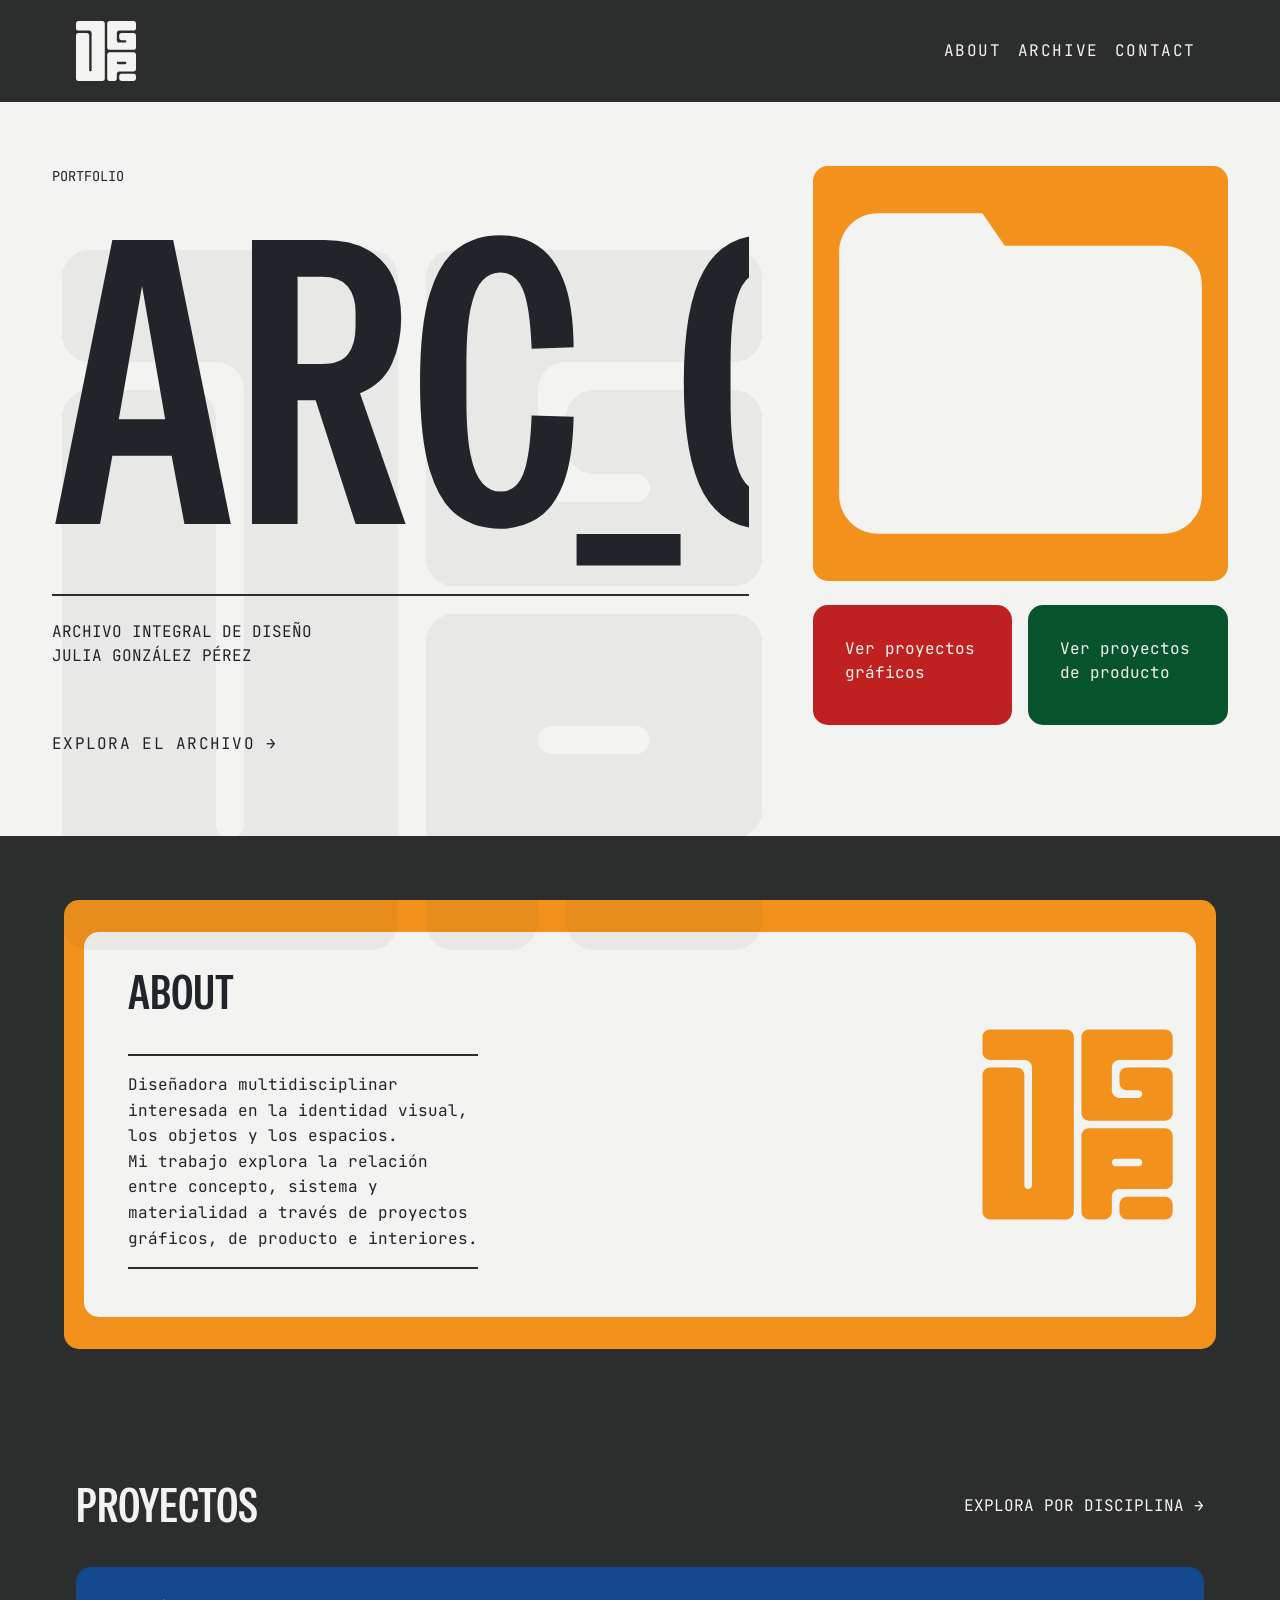
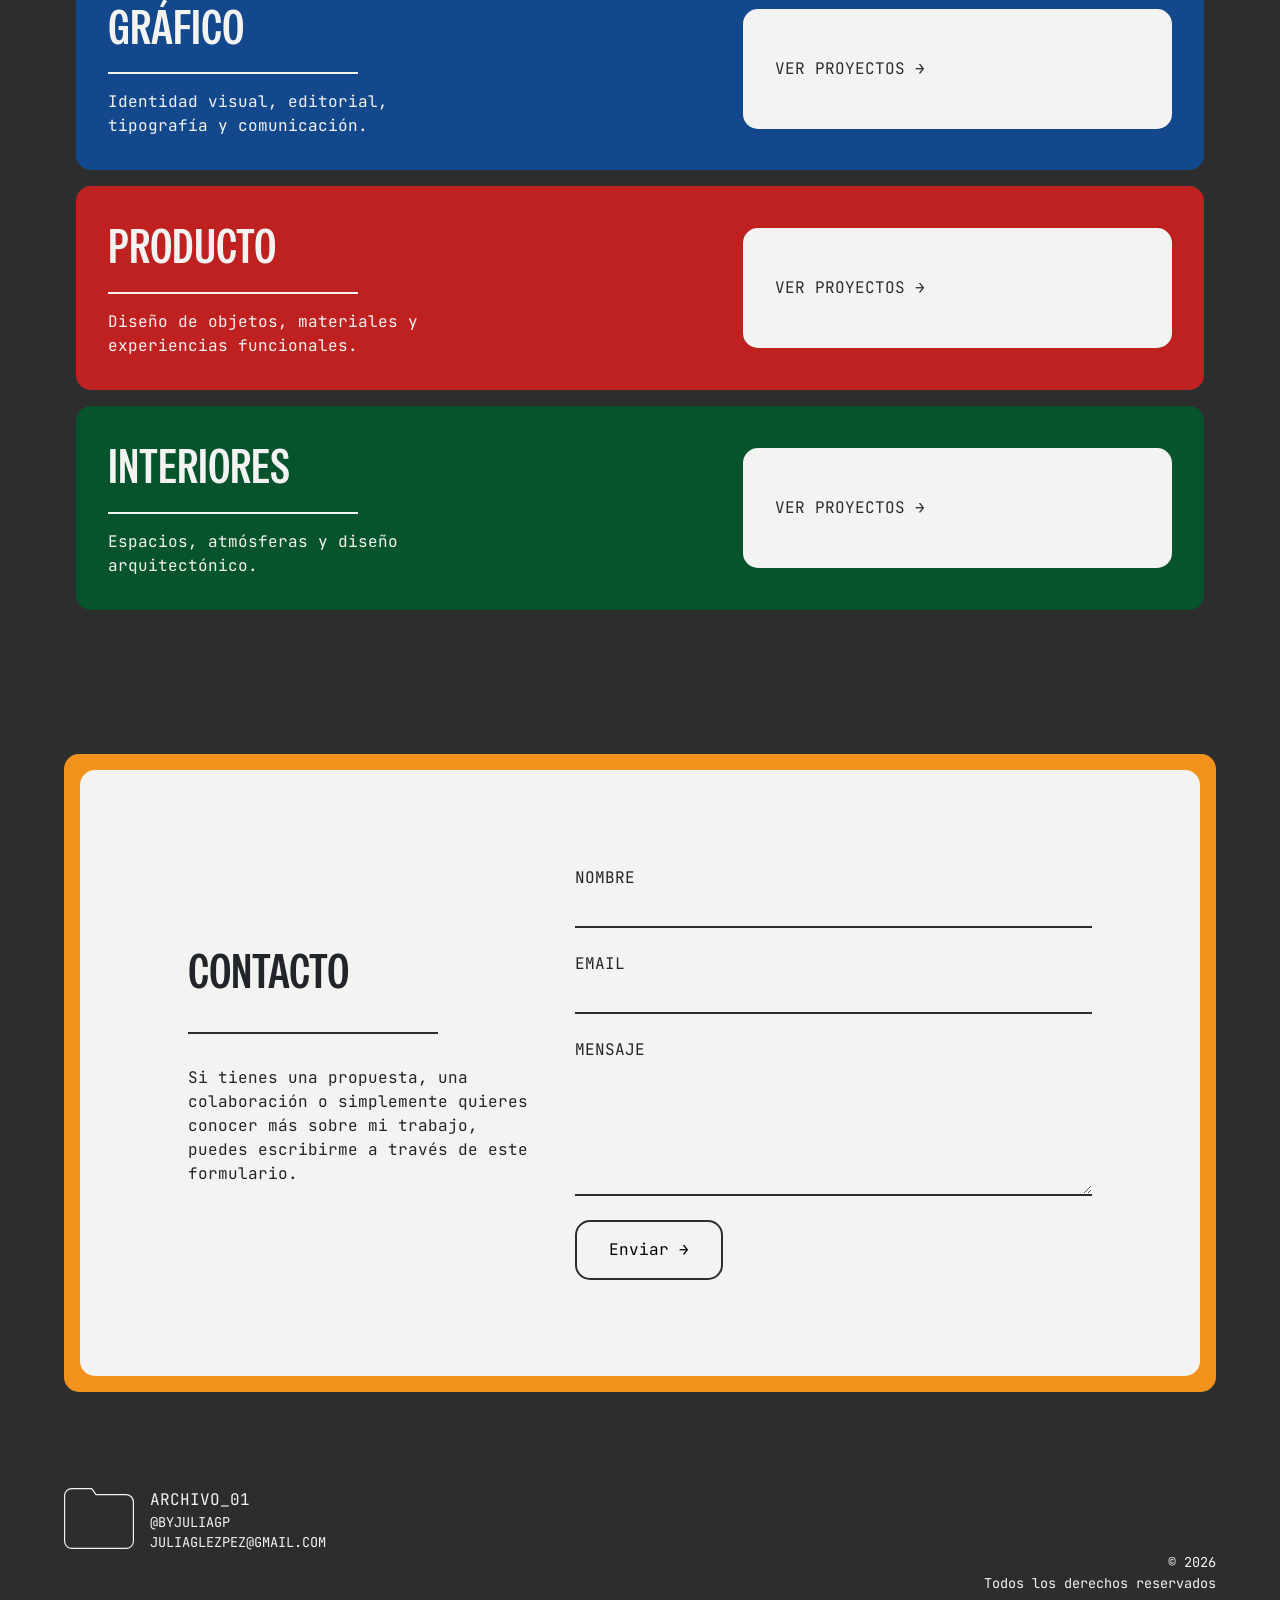
==== index.html @ cebc3e23 "Preparación de las páginas de categorías y desarrollo del hero de muestra Desarrollo de la estructur" ====
<!doctype html>
<html lang="en">
  <head>
    <meta charset="UTF-8" />
    <meta name="viewport" content="width=device-width, initial-scale=1.0" />
    <title>Arc | 01</title>
    <link
      href="https://cdn.jsdelivr.net/npm/bootstrap@5.3.8/dist/css/bootstrap.min.css"
      rel="stylesheet"
    />
    <link rel="preconnect" href="https://fonts.googleapis.com" />
    <link rel="preconnect" href="https://fonts.gstatic.com" crossorigin />
    <link
      href="https://fonts.googleapis.com/css2?family=JetBrains+Mono:ital,wght@0,100..800;1,100..800&family=Special+Gothic+Condensed+One&display=swap"
      rel="stylesheet"
    />
    <link rel="stylesheet" href="/css/style.css" />
    <script src="js/script.js" defer></script>
  </head>
  <body>
    <header>
      <nav class="navbar navbar-expand-lg navbar-dark portfolio__navbar">
        <div class="container-fluid">
          <a href="index.html" class="navbar-brand portfolio__navbar-logo">
            <img src="img/logos/monograma_blanco.svg" alt="Logo JGP" />
          </a>

          <button
            class="navbar-toggler"
            type="button"
            data-bs-toggle="collapse"
            data-bs-target="#portfolioMenu"
          >
            <span class="navbar-toggler-icon"></span>
          </button>

          <div class="collapse navbar-collapse" id="portfolioMenu">
            <ul class="navbar-nav ms-auto">
              <li class="nav-item">
                <a href="#about" class="nav-link"> About </a>
              </li>

              <li class="nav-item">
                <a href="#archive" class="nav-link"> Archive </a>
              </li>

              <li class="nav-item">
                <a href="#contact" class="nav-link"> Contact </a>
              </li>
            </ul>
          </div>
        </div>
      </nav>
    </header>
    <main>
      <section class="hero__home">
        <div class="row">
          <div class="hero__watermark">
            <img src="img/logos/monograma.svg" alt="" aria-hidden="true" />
          </div>
          <div class="col-12 col-lg-7 hero__info">
            <div class="hero__header">
              <div class="hero__main">
                <p class="hero__label">Portfolio</p>

                <h1 class="hero__title">ARC_01</h1>

                <div class="hero__description">
                  <p>
                    Archivo integral de diseño
                    <br />
                    Julia González Pérez
                  </p>
                </div>
                <p class="hero__explore">Explora el archivo →</p>
              </div>

              <div class="hero__metadata">
                <div>
                  <span>Categorías</span>

                  <p>Interior</p>
                  <p>Gráfico</p>
                  <p>Producto</p>
                </div>

                <div>
                  <span>Ubicación</span>

                  <p>Madrid, ES</p>
                </div>

                <div>
                  <span>Año</span>

                  <p>2026</p>
                </div>
              </div>
            </div>
          </div>

          <div class="col-12 col-lg-5 hero__visual">
            <div class="hero__folder">
              <img
                src="img/logos/SVG/folder_amarilla.svg"
                alt="Archivo de proyectos"
              />
            </div>

            <div class="hero__cta">
              <a href="grafico.html"> Ver proyectos gráficos </a>

              <a href="producto.html"> Ver proyectos de producto </a>
            </div>
          </div>
        </div>
      </section>
      <section class="about" id="about">
        <div class="about__card">
          <div class="row align-items-center">
            <div class="col-12 col-lg-5">
              <div class="about__content">
                <h2 class="about__title">ABOUT</h2>

                <p class="about__text">
                  Diseñadora multidisciplinar interesada en la identidad visual,
                  los objetos y los espacios. <br />Mi trabajo explora la
                  relación entre concepto, sistema y materialidad a través de
                  proyectos gráficos, de producto e interiores.
                </p>
              </div>
            </div>

            <div class="col-12 col-lg-7">
              <div class="about__logo">
                <img
                  src="img/logos/monograma_amarillo-02.svg"
                  alt="Monograma amarillo JGP"
                />
              </div>
            </div>
          </div>
        </div>
      </section>
      <section class="proyectos" id="archivo">
        <div class="container-fluid">
          <div class="proyectos__cabecera">
            <h2 class="proyectos__titulo">PROYECTOS</h2>

            <p class="proyectos__etiqueta">EXPLORA POR DISCIPLINA →</p>
          </div>

          <article class="proyectos__banner proyectos__banner--grafico">
            <div class="row align-items-center">
              <div class="col-12 col-lg-7">
                <div class="proyectos__contenido">
                  <h3 class="proyectos__nombre">GRÁFICO</h3>

                  <div class="proyectos__linea"></div>

                  <p class="proyectos__descripcion">
                    Identidad visual, editorial, tipografía y comunicación.
                  </p>
                </div>
              </div>

              <div class="col-12 col-lg-5">
                <a href="grafico.html" class="proyectos__cta">
                  VER PROYECTOS →
                </a>
              </div>
            </div>
          </article>

          <article class="proyectos__banner proyectos__banner--producto">
            <div class="row align-items-center">
              <div class="col-12 col-lg-7">
                <div class="proyectos__contenido">
                  <h3 class="proyectos__nombre">PRODUCTO</h3>

                  <div class="proyectos__linea"></div>

                  <p class="proyectos__descripcion">
                    Diseño de objetos, materiales y experiencias funcionales.
                  </p>
                </div>
              </div>

              <div class="col-12 col-lg-5">
                <a href="producto.html" class="proyectos__cta">
                  VER PROYECTOS →
                </a>
              </div>
            </div>
          </article>

          <article class="proyectos__banner proyectos__banner--interiores">
            <div class="row align-items-center">
              <div class="col-12 col-lg-7">
                <div class="proyectos__contenido">
                  <h3 class="proyectos__nombre">INTERIORES</h3>

                  <div class="proyectos__linea"></div>

                  <p class="proyectos__descripcion">
                    Espacios, atmósferas y diseño arquitectónico.
                  </p>
                </div>
              </div>

              <div class="col-12 col-lg-5">
                <a href="interiores.html" class="proyectos__cta">
                  VER PROYECTOS →
                </a>
              </div>
            </div>
          </article>
        </div>
      </section>
      <section id="contacto" class="contacto">
        <div class="contacto__marco">
          <div class="contacto__contenido">
            <div class="container">
              <div class="row align-items-center">
                <div class="col-12 col-lg-5">
                  <div class="contacto__info">
                    <h2 class="contacto__titulo">CONTACTO</h2>

                    <div class="contacto__linea"></div>

                    <p class="contacto__texto">
                      Si tienes una propuesta, una colaboración o simplemente
                      quieres conocer más sobre mi trabajo, puedes escribirme a
                      través de este formulario.
                    </p>
                  </div>
                </div>

                <div class="col-12 col-lg-7">
                  <form
                    id="formulario-contacto"
                    class="contacto__formulario"
                    novalidate
                  >
                    <div class="mb-4">
                      <label for="nombre" class="contacto__label">
                        Nombre
                      </label>

                      <input
                        type="text"
                        id="nombre"
                        class="form-control contacto__input"
                      />

                      <div id="error-nombre" class="invalid-feedback"></div>
                    </div>

                    <div class="mb-4">
                      <label for="email" class="contacto__label"> Email </label>

                      <input
                        type="email"
                        id="email"
                        class="form-control contacto__input"
                      />

                      <div id="error-email" class="invalid-feedback"></div>
                    </div>

                    <div class="mb-4">
                      <label for="mensaje" class="contacto__label">
                        Mensaje
                      </label>

                      <textarea
                        id="mensaje"
                        rows="5"
                        class="form-control contacto__input"
                      ></textarea>

                      <div id="error-mensaje" class="invalid-feedback"></div>
                    </div>

                    <button type="submit" class="contacto__boton">
                      Enviar →
                    </button>
                  </form>
                </div>
              </div>
            </div>
          </div>
        </div>
      </section>
    </main>
    <footer>
      <div class="footer">
        <div class="footer__marca">
          <img src="img/logos/SVG/folder-borde.svg" alt="Archivo" />

          <div class="footer__texto">
            <p class="footer__nombre">ARCHIVO_01</p>

            <p class="footer__descripcion">
              @byjuliagp
              <br />
              juliaglezpez@gmail.com
            </p>
          </div>
        </div>

        <div class="footer__legal">
          <p>© 2026</p>
          <p>Todos los derechos reservados</p>
        </div>
      </div>
    </footer>

    <script src="https://cdn.jsdelivr.net/npm/bootstrap@5.3.8/dist/js/bootstrap.bundle.min.js"></script>
  </body>
</html>
---- css/style.css ----
/*VARIABLES*/
@import url("variables.css");

/*COMPONENTES*/
@import url("componentes/botones.css");
@import url("componentes/card.css");
@import url("componentes/footer.css");
@import url("componentes/navbar.css");

@import url("categorias.css");

body {
  background-color: var(--color-fondo);
  overflow-x: hidden;
}

/*HERO*/
.hero {
  min-height: 100vh;
  padding: var(--pm-l) var(--pm-xl);
  background-color: var(--color-fondo);
  border-radius: var(--radius);
}

.hero__header {
  display: grid;
  grid-template-columns: 3fr 1fr;
  gap: 2rem;
  position: relative;
  z-index: 2;
}

.hero__watermark {
  position: absolute;
  right: -50px;
  bottom: -50px;
  z-index: 0;
}

.hero__watermark img {
  width: 700px;
  opacity: 0.05;
}

.hero__info {
  position: relative;
  display: flex;
  flex-direction: column;
  padding: var(--pm-xl);
  position: relative;
  overflow: hidden;
}

.hero__label {
  font-family: var(--typo-texto);
  font-size: var(--tf-detalle);
  text-transform: uppercase;
  margin-bottom: var(--pm-m);
}

.hero__title {
  font-family: var(--typo-titulo);
  font-size: var(--tf-hero);
  line-height: 0.9;
  padding-bottom: var(--pm-l);
  margin-bottom: var(--pm-s);
  text-transform: uppercase;
  border-bottom: var(--border);
}

.hero__description {
  padding-top: var(--pm-m);
  width: 60%;
}

.hero__description p {
  font-family: var(--typo-texto);
  text-transform: uppercase;
}

.hero__explore {
  margin-top: var(--pm-xl);
  font-family: var(--typo-texto);
  text-transform: uppercase;
  letter-spacing: 0.08em;
}

.hero__metadata {
  margin-top: var(--pm-xl);
  display: flex;
  flex-direction: column;
  gap: var(--pm-xl);
  font-family: var(--typo-texto);
}

.hero__metadata span {
  display: block;
  margin-bottom: 0.5rem;
  opacity: 0.6;
  text-transform: uppercase;
  font-size: 0.75rem;
}

.hero__metadata p {
  margin: 0;
  font-size: 0.9rem;
}

.hero__visual {
  display: flex;
  flex-direction: column;
  gap: var(--pm-m);
  padding: var(--pm-xl);
}

.hero__folder {
  padding: 0;
  border-radius: var(--radius);
  display: flex;
  align-items: center;
  justify-content: center;
}

.hero__folder img {
  width: 100%;
  display: block;
  border-radius: var(--radius);
}

.hero__cta {
  display: grid;
  grid-template-columns: 1fr 1fr;
  gap: var(--pm-m);
  margin-top: var(--pm-s);
}

.hero__cta a {
  display: flex;
  flex-direction: column;
  justify-content: space-between;
  min-height: 120px;
  padding: var(--pm-l);
  border-radius: var(--radius);
  text-decoration: none;
  color: var(--color-fondo);
  font-family: var(--typo-texto);
  transition: var(--animacion);
}

.hero__cta a:first-child {
  background-color: var(--color-producto);
}

.hero__cta a:last-child {
  background-color: var(--color-interiores);
}

/*ABOUT*/
/*=================
    ABOUT
=================*/

.about {
  padding: var(--pm-xl);
  background-color: var(--color-oscuro);
}

.about__card {
  background-color: var(--color-acento);
  border-radius: var(--radius);
  padding: var(--pm-l);
}

.about__card .row {
  background-color: var(--color-fondo);
  border-radius: var(--radius);
  min-height: 300px;
}

.about__content {
  padding: var(--pm-l);
}

.about__title {
  font-family: var(--typo-titulo);
  font-size: var(--tf-titulo);
  text-transform: uppercase;
  margin-bottom: var(--pm-l);
}

.about__text {
  max-width: 350px;
  font-family: var(--typo-texto);
  line-height: var(--lh-body);
  padding-bottom: var(--pm-m);
  padding-top: var(--pm-m);
  border-bottom: var(--border);
  border-top: var(--border);
}

.about__logo {
  height: 100%;
  display: flex;
  align-items: center;
  padding: 0;
  justify-content: flex-end;

  padding-left: var(--pm-m);
}

.about__logo img {
  width: 35%;
  max-width: none;
}

/*CATEGORÍAS*/
.proyectos {
  padding: var(--pm-xl);
  background-color: var(--color-oscuro);
}

.proyectos__cabecera {
  display: flex;
  justify-content: space-between;
  align-items: center;
  margin-bottom: var(--pm-l);
}

.proyectos__titulo {
  font-family: var(--typo-titulo);
  font-size: var(--tf-titulo);
  color: var(--color-fondo);
  text-transform: uppercase;
  margin: 0;
}

.proyectos__etiqueta {
  font-family: var(--typo-texto);
  font-size: var(--tf-texto);
  color: var(--color-fondo);
  text-transform: uppercase;
  margin: 0;
}

.proyectos__banner {
  border-radius: var(--radius);
  padding: var(--pm-l);
  margin-bottom: var(--pm-m);
}

.proyectos__banner--grafico {
  background-color: var(--color-grafico);
}

.proyectos__banner--producto {
  background-color: var(--color-producto);
}

.proyectos__banner--interiores {
  background-color: var(--color-interiores);
}
.proyectos__contenido {
  color: var(--color-fondo);
}

.proyectos__nombre {
  font-family: var(--typo-titulo);
  font-size: var(--tf-titulo);
  text-transform: uppercase;
  margin-bottom: var(--pm-m);
}

.proyectos__linea {
  width: 250px;
  height: 2px;
  background-color: var(--color-fondo);
  margin-bottom: var(--pm-m);
}

.proyectos__descripcion {
  font-family: var(--typo-texto);
  max-width: 320px;
  margin: 0;
}

.proyectos__cta {
  display: flex;
  align-items: center;
  justify-content: space-between;
  min-height: 120px;
  padding: var(--pm-l);
  background-color: var(--color-fondo);
  border-radius: var(--radius);
  text-decoration: none;
  color: var(--color-oscuro);
  font-family: var(--typo-texto);
  transition: var(--animacion);
}

.proyectos__cta:hover {
  transform: translateY(-2px);
}

/*CONTACTO*/
.contacto {
  padding: var(--pm-xl);
  background-color: var(--color-oscuro);
}

.contacto__marco {
  background-color: var(--color-acento);
  border-radius: var(--radius);
  padding: 1rem;
}

.contacto__contenido {
  background-color: var(--color-fondo);
  border-radius: var(--radius);
  padding: var(--pm-2xl);
}

.contacto__titulo {
  font-family: var(--typo-titulo);
  font-size: var(--tf-titulo);
  text-transform: uppercase;
  margin-bottom: var(--pm-l);
}

.contacto__linea {
  width: 250px;
  height: 2px;
  background-color: var(--color-oscuro);
  margin-bottom: var(--pm-l);
}

.contacto__texto {
  font-family: var(--typo-texto);
  max-width: 350px;
}

.contacto__label {
  font-family: var(--typo-texto);
  text-transform: uppercase;
}

.contacto__input {
  border: none;
  border-bottom: var(--border);
  border-radius: 0;
  background: transparent;
  font-family: var(--typo-texto);
}

.contacto__input:focus {
  box-shadow: none;
  background: transparent;
}

.contacto__boton {
  border: var(--border);
  border-radius: var(--radius);
  background: transparent;
  padding: 1rem 2rem;
  font-family: var(--typo-texto);
}
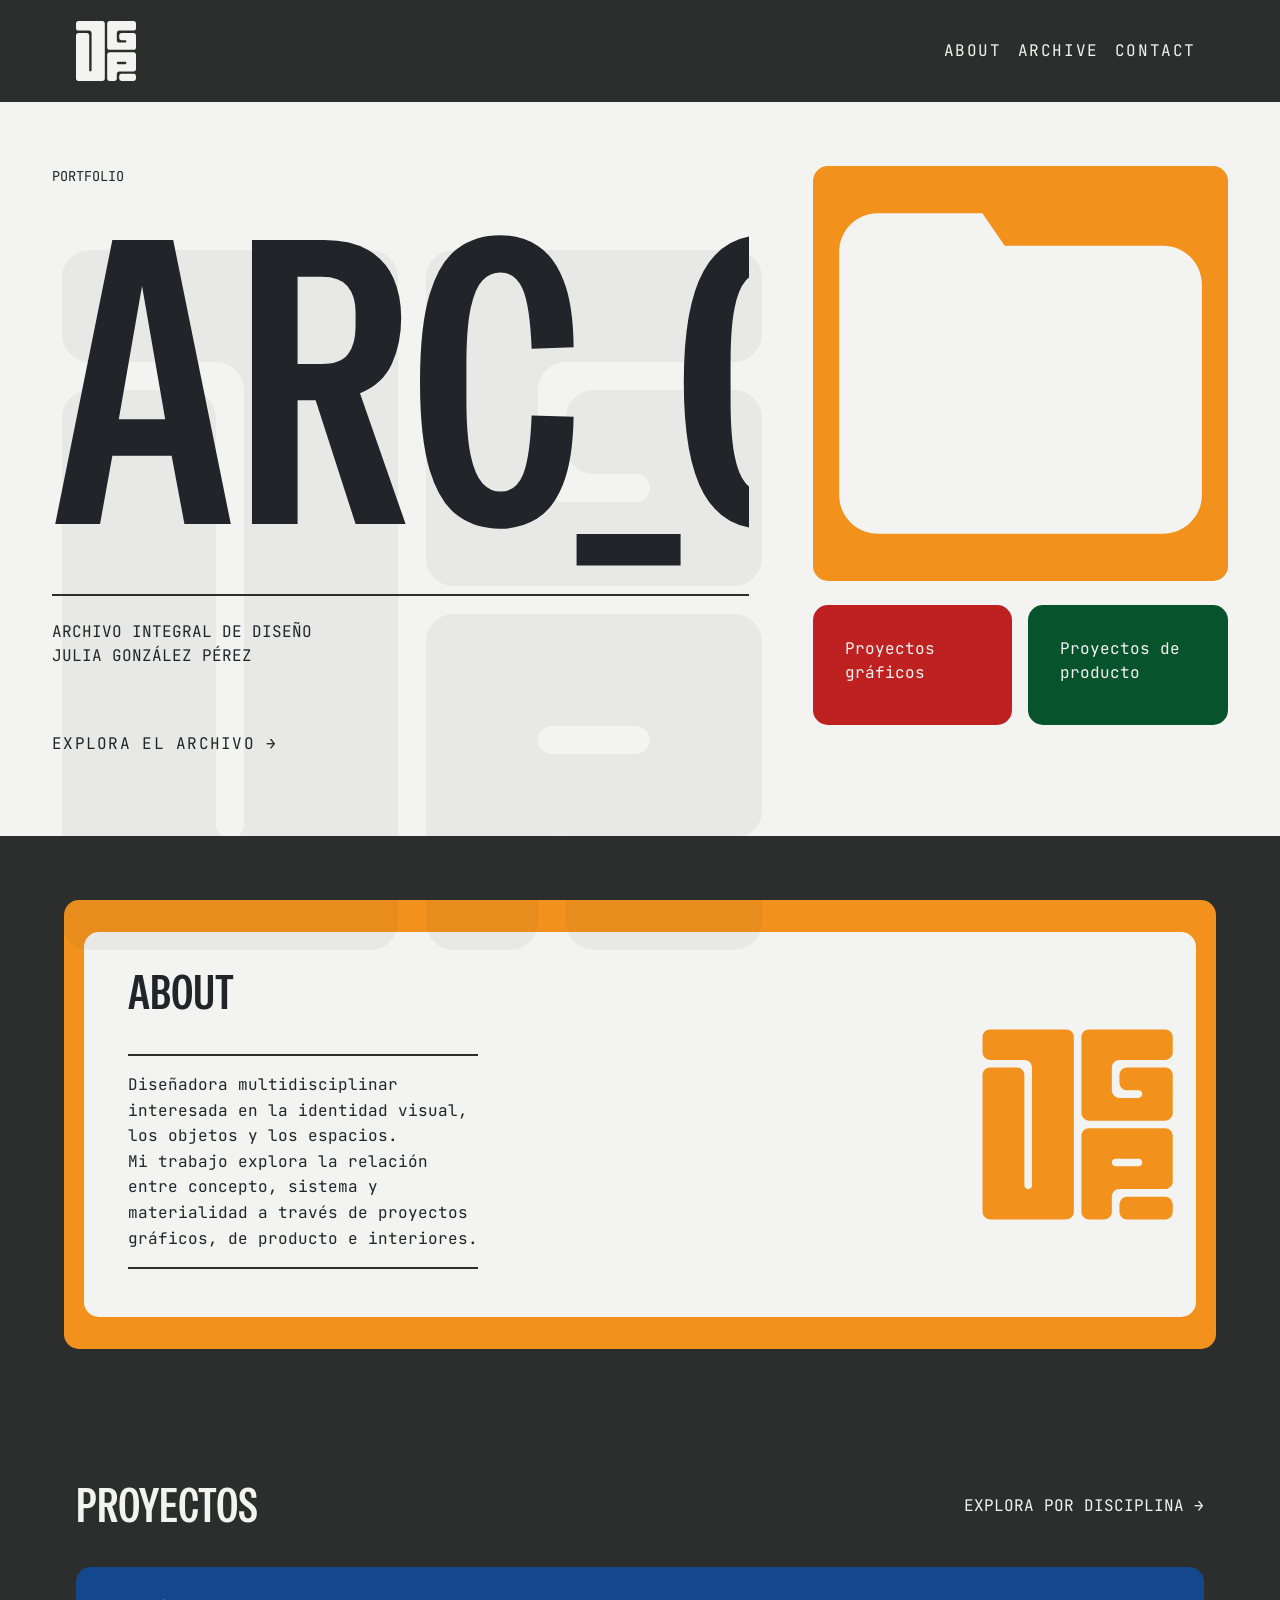
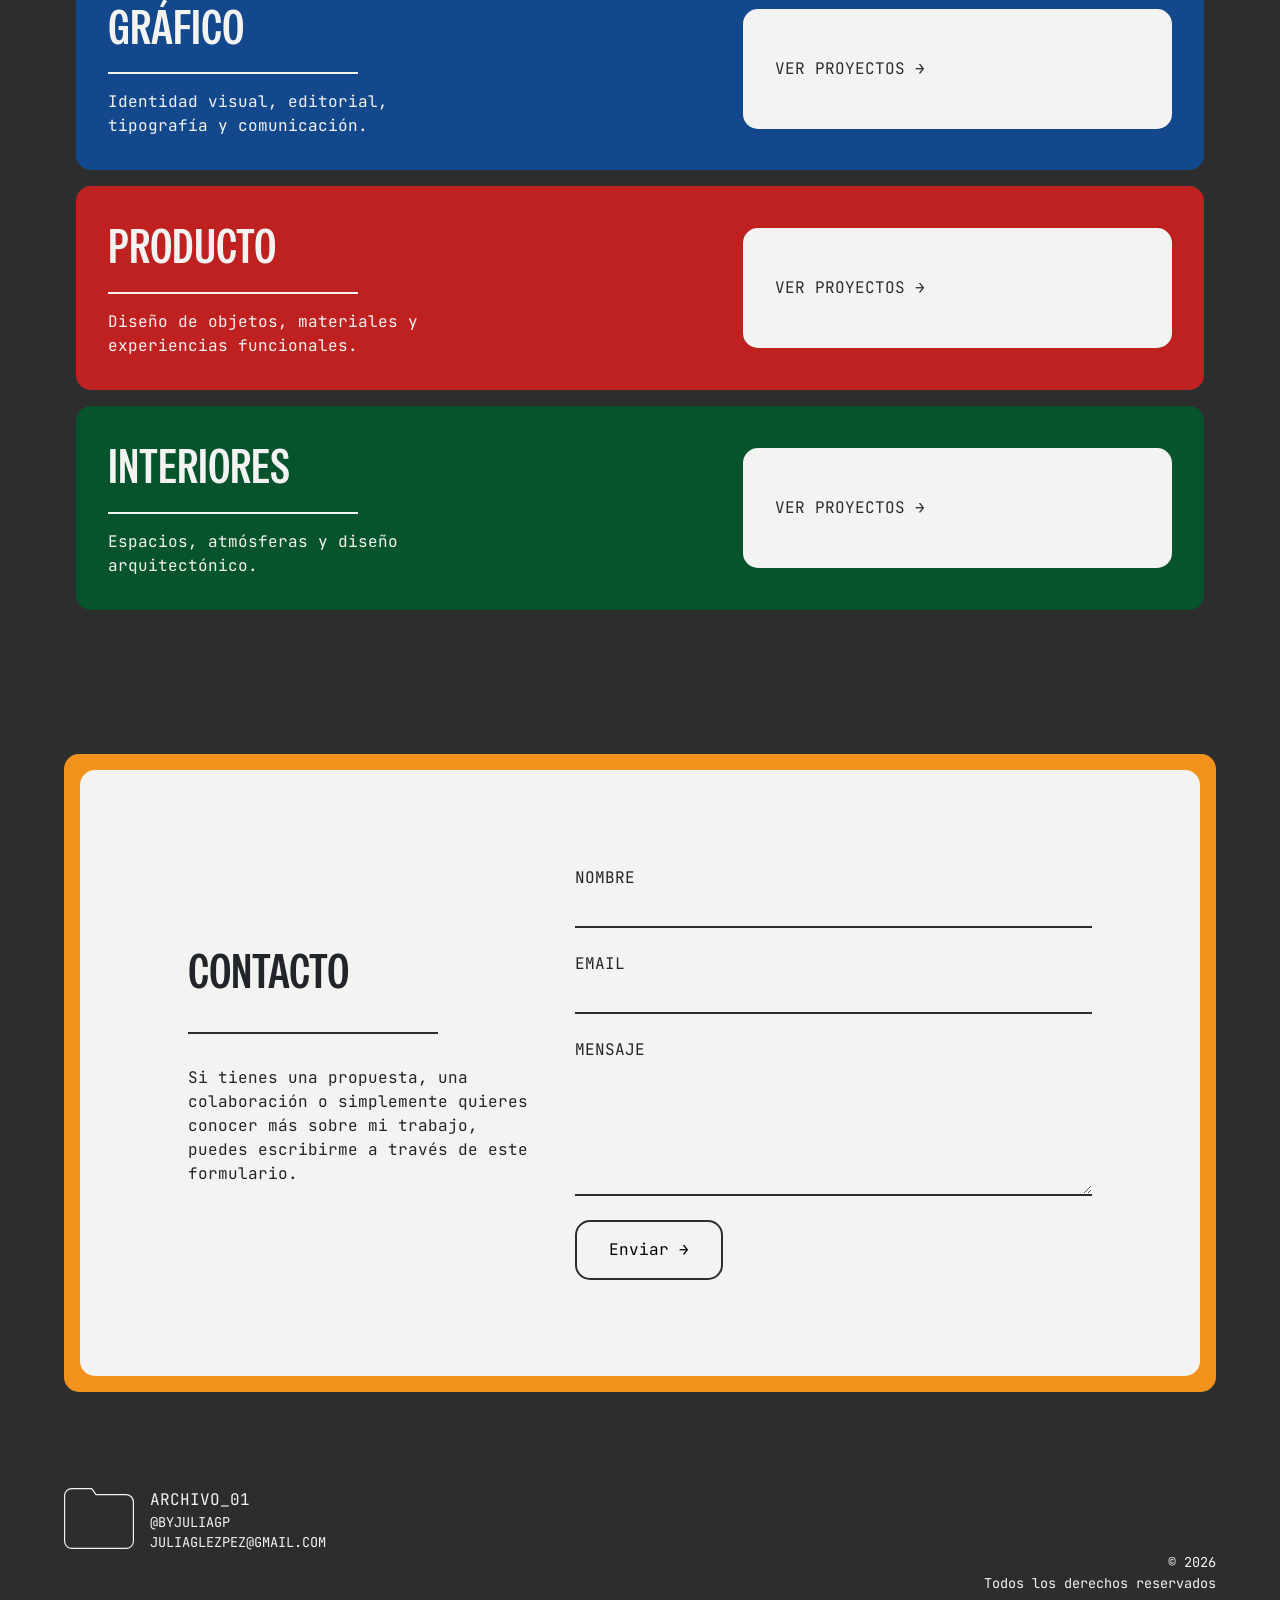
==== commit 74221038: "Finalización de la parte visual, incorporación de recursos y corrección de navegación Finalización d" ====
--- a/index.html
+++ b/index.html
@@ -4,6 +4,7 @@
     <meta charset="UTF-8" />
     <meta name="viewport" content="width=device-width, initial-scale=1.0" />
     <title>Arc | 01</title>
+    <link rel="icon" type="image/svg+xml" href="img/logos/monograma.svg" />
     <link
       href="https://cdn.jsdelivr.net/npm/bootstrap@5.3.8/dist/css/bootstrap.min.css"
       rel="stylesheet"
@@ -37,15 +38,15 @@
           <div class="collapse navbar-collapse" id="portfolioMenu">
             <ul class="navbar-nav ms-auto">
               <li class="nav-item">
-                <a href="#about" class="nav-link"> About </a>
+                <a href="index.html#about" class="nav-link"> About </a>
               </li>
 
               <li class="nav-item">
-                <a href="#archive" class="nav-link"> Archive </a>
+                <a href="index.html#archive" class="nav-link"> Archive </a>
               </li>
 
               <li class="nav-item">
-                <a href="#contact" class="nav-link"> Contact </a>
+                <a href="index.html#contact" class="nav-link"> Contact </a>
               </li>
             </ul>
           </div>
@@ -108,9 +109,9 @@
             </div>
 
             <div class="hero__cta">
-              <a href="grafico.html"> Ver proyectos gráficos </a>
-
-              <a href="producto.html"> Ver proyectos de producto </a>
+              <a href="grafico.html"> Proyectos gráficos </a>
+
+              <a href="producto.html"> Proyectos de producto </a>
             </div>
           </div>
         </div>
@@ -142,7 +143,7 @@
           </div>
         </div>
       </section>
-      <section class="proyectos" id="archivo">
+      <section class="proyectos" id="archive">
         <div class="container-fluid">
           <div class="proyectos__cabecera">
             <h2 class="proyectos__titulo">PROYECTOS</h2>
@@ -217,7 +218,7 @@
           </article>
         </div>
       </section>
-      <section id="contacto" class="contacto">
+      <section id="contact" class="contacto">
         <div class="contacto__marco">
           <div class="contacto__contenido">
             <div class="container">
--- a/css/style.css
+++ b/css/style.css
@@ -2,12 +2,11 @@
 @import url("variables.css");
 
 /*COMPONENTES*/
-@import url("componentes/botones.css");
-@import url("componentes/card.css");
 @import url("componentes/footer.css");
 @import url("componentes/navbar.css");
 
 @import url("categorias.css");
+@import url("proyectos.css");
 
 body {
   background-color: var(--color-fondo);
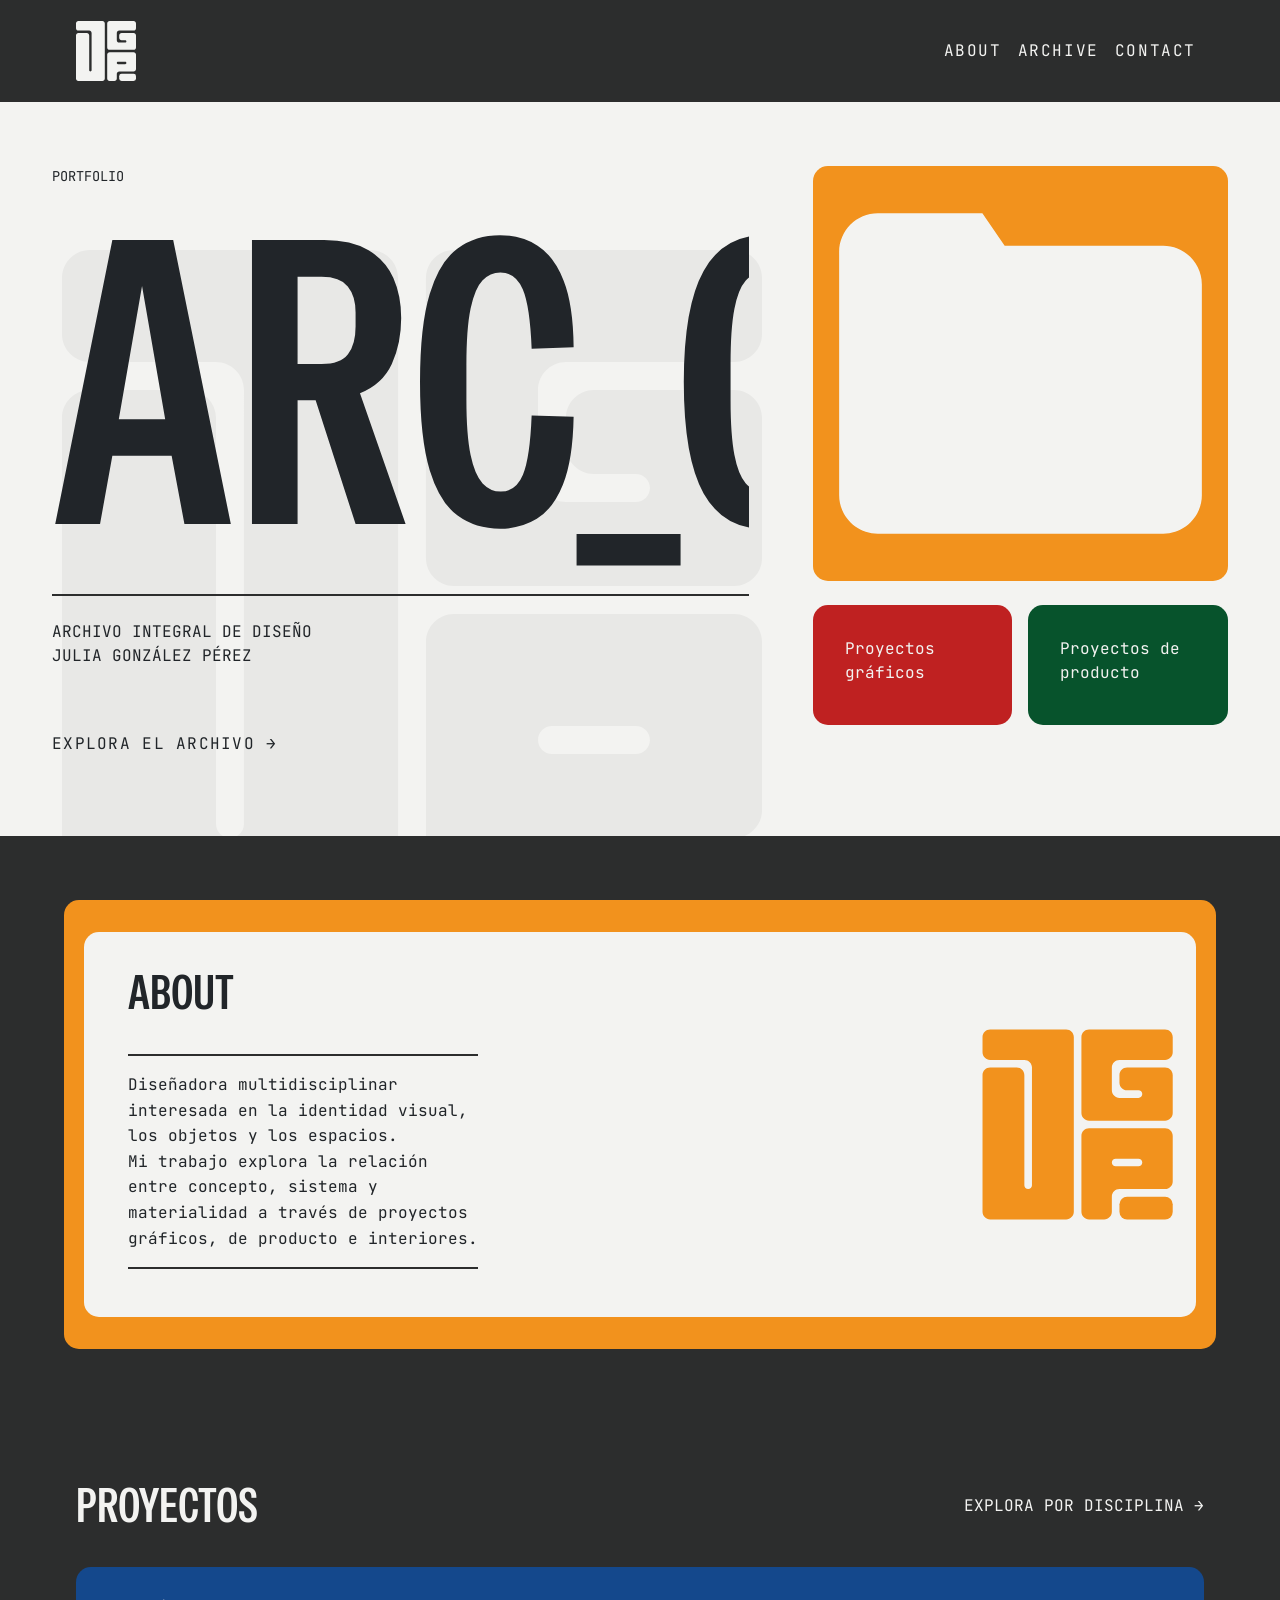
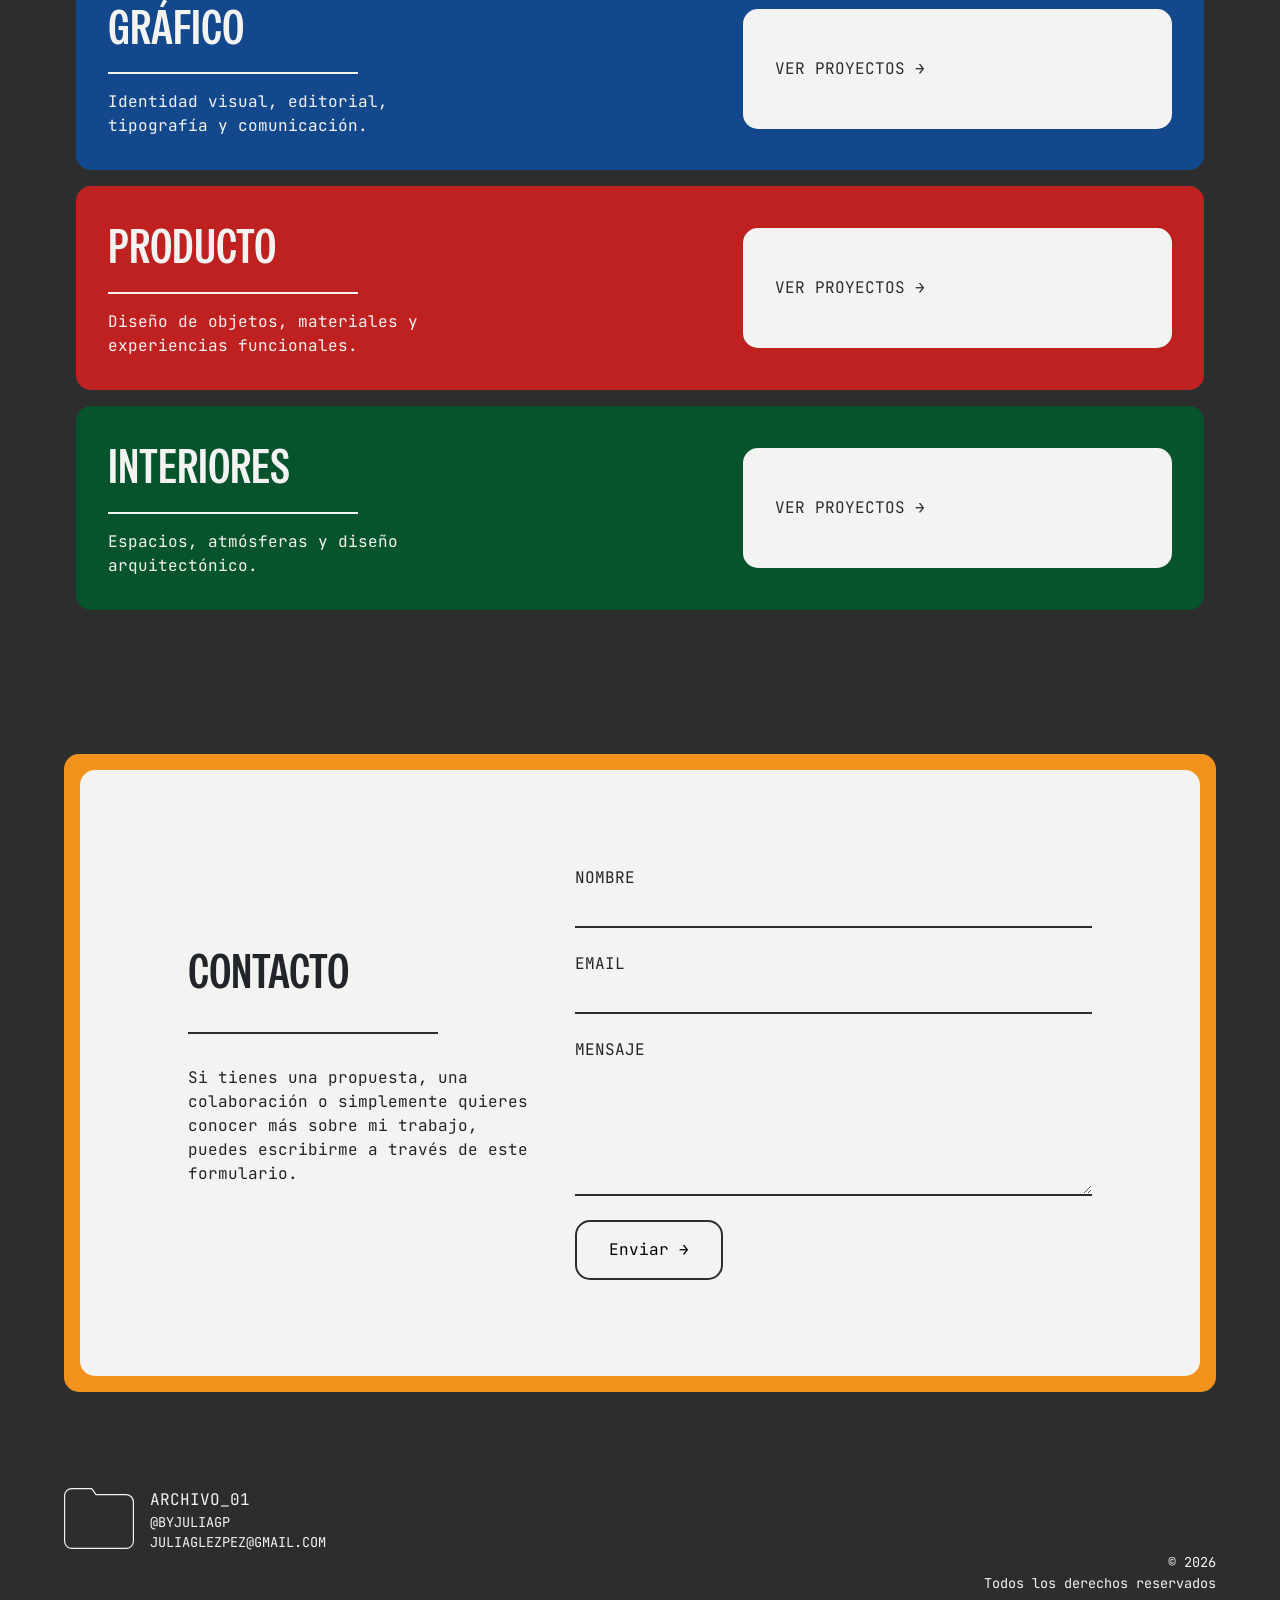
==== commit 2bacc22b: "Implementación de funcionalidades JavaScript y optimización SEO Desarrollo de la lógica JavaScript n" ====
--- a/index.html
+++ b/index.html
@@ -4,6 +4,17 @@
     <meta charset="UTF-8" />
     <meta name="viewport" content="width=device-width, initial-scale=1.0" />
     <title>Arc | 01</title>
+    <meta
+      name="description"
+      content="Portfolio de Julia González Pérez. Proyectos de diseño gráfico, diseño de producto e interiores."
+    />
+
+    <meta
+      name="keywords"
+      content="portfolio, diseño gráfico, branding, diseño de producto, interiores"
+    />
+
+    <meta name="author" content="Julia González Pérez" />
     <link rel="icon" type="image/svg+xml" href="img/logos/monograma.svg" />
     <link
       href="https://cdn.jsdelivr.net/npm/bootstrap@5.3.8/dist/css/bootstrap.min.css"
@@ -116,7 +127,7 @@
           </div>
         </div>
       </section>
-      <section class="about" id="about">
+      <section class="about animar-scroll" id="about">
         <div class="about__card">
           <div class="row align-items-center">
             <div class="col-12 col-lg-5">
@@ -143,7 +154,7 @@
           </div>
         </div>
       </section>
-      <section class="proyectos" id="archive">
+      <section class="proyectos animar-scroll" id="archive">
         <div class="container-fluid">
           <div class="proyectos__cabecera">
             <h2 class="proyectos__titulo">PROYECTOS</h2>
@@ -218,7 +229,7 @@
           </article>
         </div>
       </section>
-      <section id="contact" class="contacto">
+      <section id="contact" class="contacto animar-scroll">
         <div class="contacto__marco">
           <div class="contacto__contenido">
             <div class="container">
--- a/css/style.css
+++ b/css/style.css
@@ -306,6 +306,12 @@
   background-color: var(--color-oscuro);
 }
 
+.contacto__info,
+.contacto__texto {
+  width: 100%;
+  max-width: 100%;
+}
+
 .contacto__marco {
   background-color: var(--color-acento);
   border-radius: var(--radius);
@@ -362,3 +368,49 @@
   padding: 1rem 2rem;
   font-family: var(--typo-texto);
 }
+
+/*RESPONSIVE*/
+@media (max-width: 768px) {
+  /*HERO*/
+  .hero__info,
+  .hero__visual,
+  .about,
+  .proyectos,
+  .contacto {
+    padding: var(--pm-m);
+  }
+
+  .hero__header {
+    grid-template-columns: 1fr;
+  }
+
+  .hero__title {
+    font-size: clamp(4rem, 20vw, 7rem);
+  }
+
+  .hero__watermark {
+    display: none;
+  }
+
+  /*CONTACTO*/
+  .contact-contenido {
+    padding: var(--pm-s);
+  }
+}
+
+/*ANIMACIONES*/
+.animar-scroll {
+  opacity: 0;
+
+  transform: translateY(30px);
+
+  transition:
+    opacity 0.6s ease,
+    transform 0.6s ease;
+}
+
+.animar-scroll.visible {
+  opacity: 1;
+
+  transform: translateY(0);
+}
